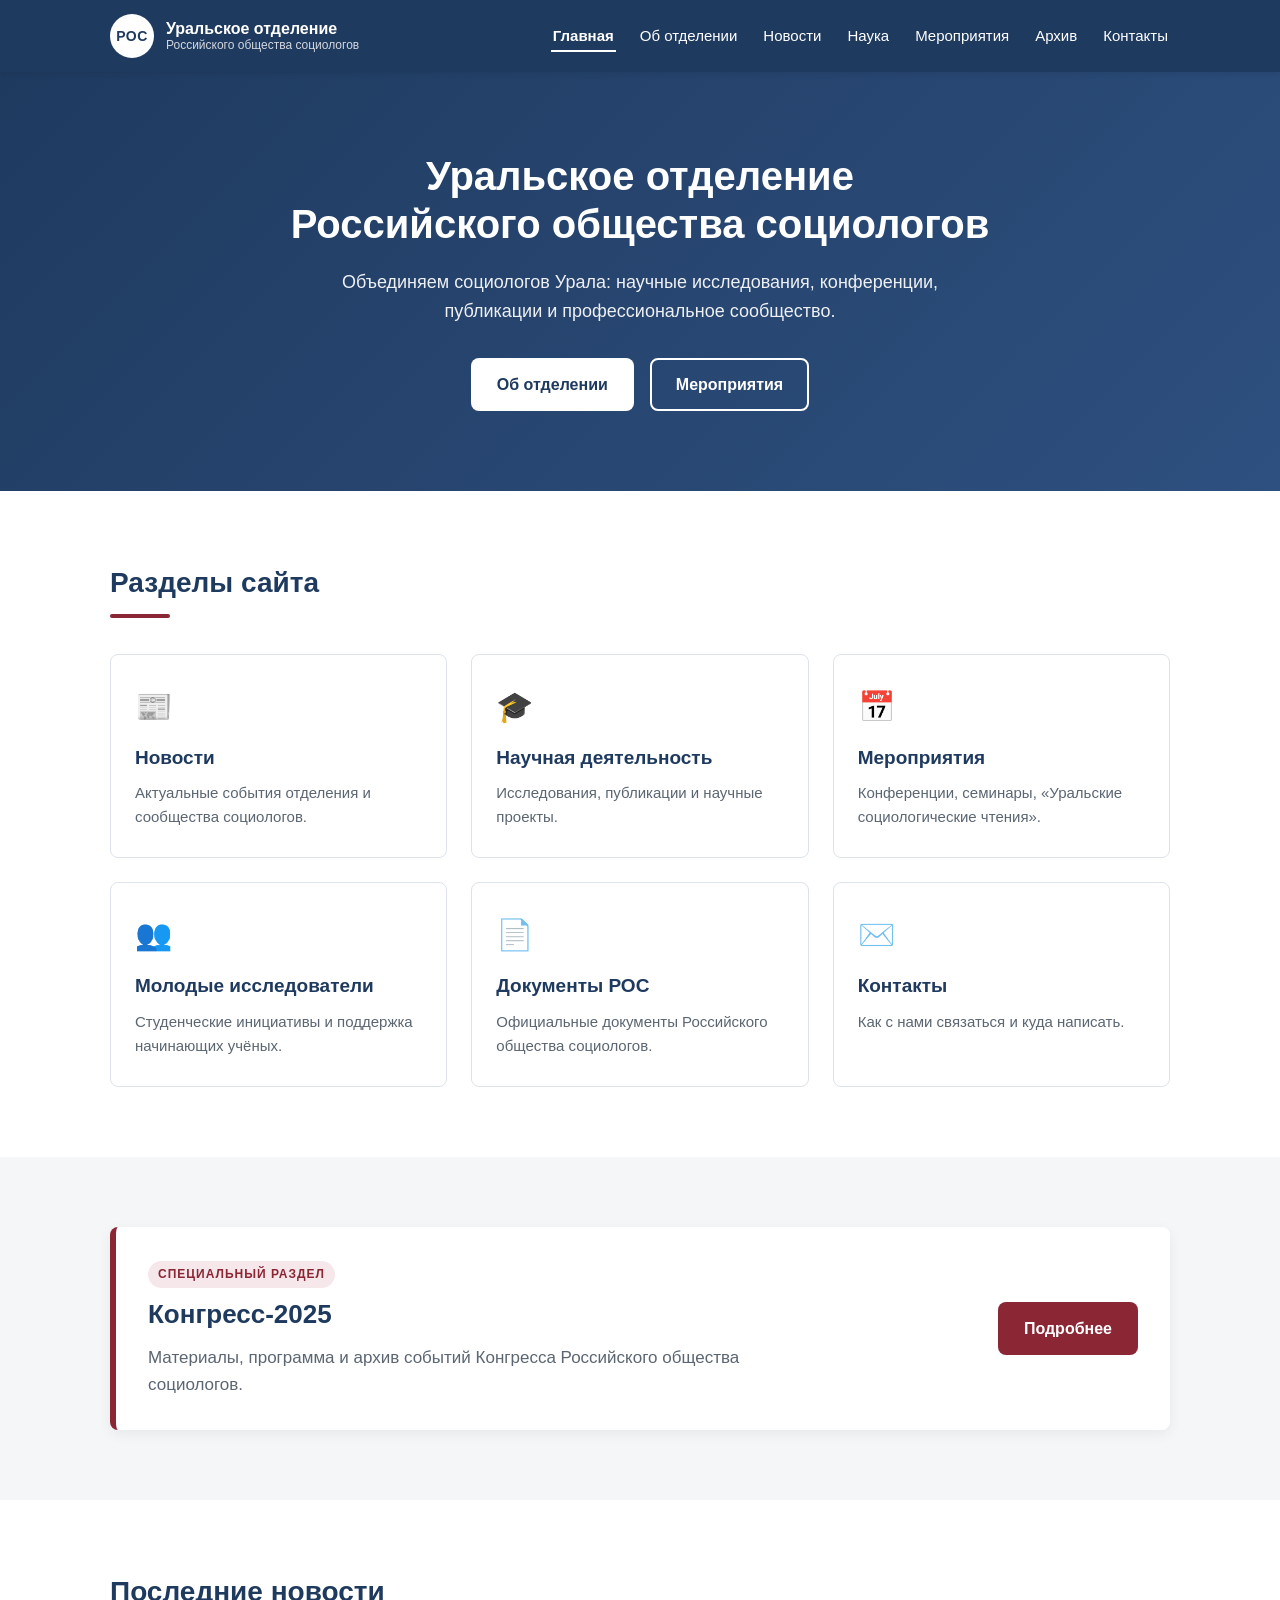
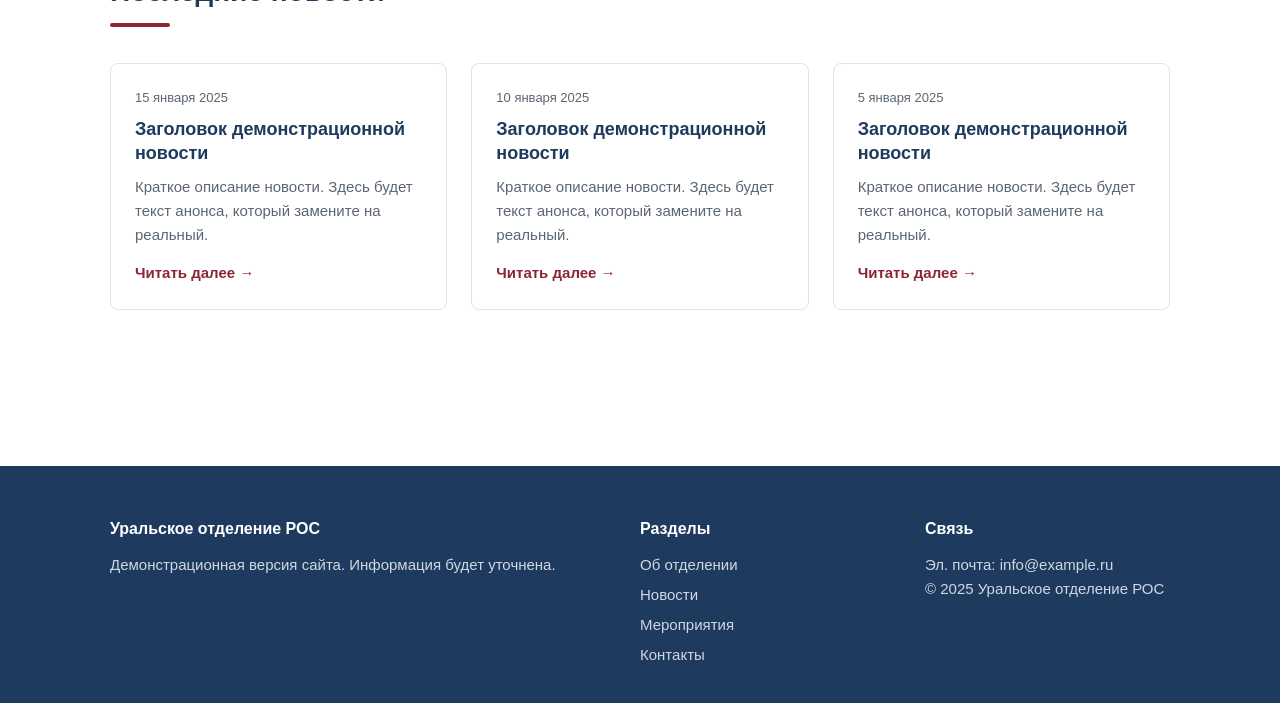
==== index.html @ bcf82424 "Первый вариант сайта" ====
<!DOCTYPE html>
<html lang="ru">
<head>
  <meta charset="UTF-8">
  <meta name="viewport" content="width=device-width, initial-scale=1.0">
  <title>Уральское отделение РОС — Главная</title>
  <meta name="description" content="Уральское отделение Российского общества социологов: новости, мероприятия, научная деятельность.">
  <link rel="stylesheet" href="css/style.css">
</head>
<body>

  <header class="site-header" id="site-header"></header>

  <section class="hero">
    <div class="container">
      <h1>Уральское отделение<br>Российского общества социологов</h1>
      <p class="hero-sub">
        Объединяем социологов Урала: научные исследования, конференции,
        публикации и профессиональное сообщество.
      </p>
      <div class="hero-actions">
        <a href="about.html" class="btn btn-primary">Об отделении</a>
        <a href="events.html" class="btn btn-outline">Мероприятия</a>
      </div>
    </div>
  </section>

  <section class="section">
    <div class="container">
      <h2 class="section-title">Разделы сайта</h2>
      <div class="cards-grid">

        <a href="news.html" class="card">
          <span class="card-icon">📰</span>
          <h3>Новости</h3>
          <p>Актуальные события отделения и сообщества социологов.</p>
        </a>

        <a href="science.html" class="card">
          <span class="card-icon">🎓</span>
          <h3>Научная деятельность</h3>
          <p>Исследования, публикации и научные проекты.</p>
        </a>

        <a href="events.html" class="card">
          <span class="card-icon">📅</span>
          <h3>Мероприятия</h3>
          <p>Конференции, семинары, «Уральские социологические чтения».</p>
        </a>

        <a href="young.html" class="card">
          <span class="card-icon">👥</span>
          <h3>Молодые исследователи</h3>
          <p>Студенческие инициативы и поддержка начинающих учёных.</p>
        </a>

        <a href="documents.html" class="card">
          <span class="card-icon">📄</span>
          <h3>Документы РОС</h3>
          <p>Официальные документы Российского общества социологов.</p>
        </a>

        <a href="contacts.html" class="card">
          <span class="card-icon">✉️</span>
          <h3>Контакты</h3>
          <p>Как с нами связаться и куда написать.</p>
        </a>

      </div>
    </div>
  </section>

  <section class="section section-alt">
    <div class="container">
      <div class="congress-banner">
        <div>
          <span class="badge">Специальный раздел</span>
          <h2>Конгресс-2025</h2>
          <p>Материалы, программа и архив событий Конгресса Российского общества социологов.</p>
        </div>
        <a href="congress2025.html" class="btn btn-accent">Подробнее</a>
      </div>
    </div>
  </section>

  <section class="section">
    <div class="container">
      <h2 class="section-title">Последние новости</h2>
      <div class="news-grid">

        <article class="news-card">
          <time datetime="2025-01-15">15 января 2025</time>
          <h3><a href="news.html">Заголовок демонстрационной новости</a></h3>
          <p>Краткое описание новости. Здесь будет текст анонса, который замените на реальный.</p>
          <a href="news.html" class="link-more">Читать далее →</a>
        </article>

        <article class="news-card">
          <time datetime="2025-01-10">10 января 2025</time>
          <h3><a href="news.html">Заголовок демонстрационной новости</a></h3>
          <p>Краткое описание новости. Здесь будет текст анонса, который замените на реальный.</p>
          <a href="news.html" class="link-more">Читать далее →</a>
        </article>

        <article class="news-card">
          <time datetime="2025-01-05">5 января 2025</time>
          <h3><a href="news.html">Заголовок демонстрационной новости</a></h3>
          <p>Краткое описание новости. Здесь будет текст анонса, который замените на реальный.</p>
          <a href="news.html" class="link-more">Читать далее →</a>
        </article>

      </div>
      <div class="center">
        <a href="news.html" class="btn btn-outline">Все новости</a>
      </div>
    </div>
  </section>

  <footer class="site-footer" id="site-footer"></footer>

  <script src="js/layout.js"></script>

</body>
</html>
---- css/style.css ----
/* ============================================================
   Уральское отделение РОС — общие стили сайта
   Цвета и шрифты заданы в переменных — меняйте в одном месте.
   ============================================================ */

:root {
  --color-primary: #1f3a5f;      /* тёмно-синий — основной */
  --color-primary-light: #2e5080;
  --color-accent: #8b2635;       /* бордовый — акцент */
  --color-bg: #ffffff;
  --color-bg-alt: #f4f6f8;       /* светло-серый фон секций */
  --color-text: #222222;
  --color-muted: #5b6672;
  --color-border: #dde3ea;
  --radius: 8px;
  --max-width: 1100px;
  --font: -apple-system, BlinkMacSystemFont, "Segoe UI", Roboto, Arial, sans-serif;
}

/* --- Сброс базовых отступов --- */
* { box-sizing: border-box; margin: 0; padding: 0; }

html { scroll-behavior: smooth; }

body {
  font-family: var(--font);
  font-size: 17px;
  line-height: 1.6;
  color: var(--color-text);
  background: var(--color-bg);
}

img { max-width: 100%; display: block; }

a { color: var(--color-accent); text-decoration: none; }
a:hover { text-decoration: underline; }

.container {
  max-width: var(--max-width);
  margin: 0 auto;
  padding: 0 20px;
}

.center { text-align: center; margin-top: 32px; }

/* ============================================================
   ШАПКА
   ============================================================ */
.site-header {
  background: var(--color-primary);
  color: #fff;
  position: sticky;
  top: 0;
  z-index: 100;
  box-shadow: 0 2px 6px rgba(0,0,0,0.08);
}

.header-inner {
  display: flex;
  align-items: center;
  justify-content: space-between;
  gap: 24px;
  padding-top: 14px;
  padding-bottom: 14px;
  flex-wrap: wrap;
}

.logo {
  display: flex;
  align-items: center;
  gap: 12px;
  color: #fff;
}
.logo:hover { text-decoration: none; }

.logo-mark {
  display: inline-flex;
  align-items: center;
  justify-content: center;
  width: 44px;
  height: 44px;
  border-radius: 50%;
  background: #fff;
  color: var(--color-primary);
  font-weight: 700;
  font-size: 14px;
  letter-spacing: 0.5px;
}

.logo-text { display: flex; flex-direction: column; line-height: 1.2; }
.logo-text strong { font-size: 16px; }
.logo-text small  { font-size: 12px; opacity: 0.8; }

.main-nav ul {
  display: flex;
  gap: 22px;
  list-style: none;
}
.main-nav a {
  color: #fff;
  font-size: 15px;
  padding: 6px 2px;
  border-bottom: 2px solid transparent;
}
.main-nav a:hover { text-decoration: none; border-bottom-color: #fff; }
.main-nav a.active { border-bottom-color: #fff; font-weight: 600; }

/* Кнопка-бургер — видна только на телефоне */
.nav-toggle {
  display: none;
  background: transparent;
  color: #fff;
  border: 1px solid rgba(255,255,255,0.4);
  border-radius: var(--radius);
  font-size: 20px;
  padding: 4px 12px;
  cursor: pointer;
}

/* ============================================================
   ГЕРОЙ
   ============================================================ */
.hero {
  background: linear-gradient(135deg, var(--color-primary) 0%, var(--color-primary-light) 100%);
  color: #fff;
  padding: 80px 0;
  text-align: center;
}
.hero h1 {
  font-size: 40px;
  line-height: 1.2;
  margin-bottom: 20px;
  font-weight: 700;
}
.hero-sub {
  font-size: 18px;
  max-width: 640px;
  margin: 0 auto 32px;
  opacity: 0.92;
}
.hero-actions {
  display: flex;
  gap: 16px;
  justify-content: center;
  flex-wrap: wrap;
}

/* ============================================================
   КНОПКИ
   ============================================================ */
.btn {
  display: inline-block;
  padding: 12px 24px;
  border-radius: var(--radius);
  font-size: 16px;
  font-weight: 600;
  cursor: pointer;
  transition: background 0.2s, color 0.2s;
  border: 2px solid transparent;
}
.btn:hover { text-decoration: none; }

.btn-primary {
  background: #fff;
  color: var(--color-primary);
}
.btn-primary:hover { background: #eef2f7; }

.btn-outline {
  background: transparent;
  color: #fff;
  border-color: #fff;
}
.btn-outline:hover { background: rgba(255,255,255,0.12); }

.btn-accent {
  background: var(--color-accent);
  color: #fff;
  white-space: nowrap;
}
.btn-accent:hover { background: #6f1d2a; }

/* ============================================================
   СЕКЦИИ
   ============================================================ */
.section { padding: 70px 0; }
.section-alt { background: var(--color-bg-alt); }

.section-title {
  font-size: 28px;
  margin-bottom: 36px;
  color: var(--color-primary);
  position: relative;
  padding-bottom: 12px;
}
.section-title::after {
  content: "";
  position: absolute;
  left: 0;
  bottom: 0;
  width: 60px;
  height: 4px;
  background: var(--color-accent);
  border-radius: 2px;
}

/* ============================================================
   КАРТОЧКИ РАЗДЕЛОВ
   ============================================================ */
.cards-grid {
  display: grid;
  grid-template-columns: repeat(3, 1fr);
  gap: 24px;
}

.card {
  display: block;
  padding: 28px 24px;
  background: #fff;
  border: 1px solid var(--color-border);
  border-radius: var(--radius);
  color: var(--color-text);
  transition: transform 0.18s, box-shadow 0.18s, border-color 0.18s;
}
.card:hover {
  text-decoration: none;
  transform: translateY(-3px);
  box-shadow: 0 8px 20px rgba(31,58,95,0.10);
  border-color: var(--color-primary);
}
.card-icon { font-size: 30px; display: block; margin-bottom: 12px; }
.card h3 {
  font-size: 19px;
  margin-bottom: 8px;
  color: var(--color-primary);
}
.card p { color: var(--color-muted); font-size: 15px; }

/* ============================================================
   БАННЕР КОНГРЕССА
   ============================================================ */
.congress-banner {
  display: flex;
  align-items: center;
  justify-content: space-between;
  gap: 24px;
  padding: 32px;
  background: #fff;
  border-left: 6px solid var(--color-accent);
  border-radius: var(--radius);
  box-shadow: 0 4px 14px rgba(0,0,0,0.06);
  flex-wrap: wrap;
}
.congress-banner h2 { font-size: 26px; color: var(--color-primary); margin: 6px 0 8px; }
.congress-banner p  { color: var(--color-muted); max-width: 600px; }

.badge {
  display: inline-block;
  font-size: 12px;
  text-transform: uppercase;
  letter-spacing: 1px;
  background: #f6e7ea;
  color: var(--color-accent);
  padding: 4px 10px;
  border-radius: 20px;
  font-weight: 600;
}

/* ============================================================
   НОВОСТИ
   ============================================================ */
.news-grid {
  display: grid;
  grid-template-columns: repeat(3, 1fr);
  gap: 24px;
}
.news-card {
  background: #fff;
  border: 1px solid var(--color-border);
  border-radius: var(--radius);
  padding: 24px;
  display: flex;
  flex-direction: column;
}
.news-card time {
  font-size: 13px;
  color: var(--color-muted);
  margin-bottom: 8px;
}
.news-card h3 {
  font-size: 18px;
  margin-bottom: 10px;
  line-height: 1.35;
}
.news-card h3 a { color: var(--color-primary); }
.news-card p { color: var(--color-muted); font-size: 15px; flex: 1; }
.link-more {
  margin-top: 14px;
  font-weight: 600;
  font-size: 15px;
}

/* ============================================================
   ПОДВАЛ
   ============================================================ */
.site-footer {
  background: var(--color-primary);
  color: #cfd8e3;
  padding: 50px 0 30px;
  margin-top: 0;
  font-size: 15px;
}
.footer-inner {
  display: grid;
  grid-template-columns: 2fr 1fr 1fr;
  gap: 40px;
}
.site-footer h4 { color: #fff; margin-bottom: 12px; font-size: 16px; }
.site-footer a { color: #cfd8e3; }
.site-footer a:hover { color: #fff; }
.footer-links { list-style: none; }
.footer-links li { margin-bottom: 6px; }

/* ============================================================
   АДАПТИВНОСТЬ
   ============================================================ */

/* Планшет */
@media (max-width: 900px) {
  .cards-grid { grid-template-columns: repeat(2, 1fr); }
  .news-grid  { grid-template-columns: repeat(2, 1fr); }
  .footer-inner { grid-template-columns: 1fr 1fr; }
}

/* Телефон */
@media (max-width: 640px) {
  body { font-size: 16px; }

  .nav-toggle { display: inline-block; }

  .main-nav {
    display: none;
    width: 100%;
  }
  .main-nav.open { display: block; }
  .main-nav ul {
    flex-direction: column;
    gap: 0;
    padding-top: 12px;
  }
  .main-nav li { border-top: 1px solid rgba(255,255,255,0.15); }
  .main-nav a {
    display: block;
    padding: 12px 4px;
    border-bottom: none;
  }
  .main-nav a.active { font-weight: 700; }

  .hero { padding: 50px 0; }
  .hero h1 { font-size: 28px; }
  .hero-sub { font-size: 16px; }

  .section { padding: 50px 0; }
  .section-title { font-size: 23px; }

  .cards-grid, .news-grid { grid-template-columns: 1fr; }

  .congress-banner { padding: 24px; }
  .congress-banner h2 { font-size: 22px; }

  .footer-inner { grid-template-columns: 1fr; gap: 28px; }
}/* ============================================================
   ВНУТРЕННИЕ СТРАНИЦЫ
   ============================================================ */

/* Баннер-заголовок раздела (вместо героя главной) */
.page-header {
  background: linear-gradient(135deg, var(--color-primary) 0%, var(--color-primary-light) 100%);
  color: #fff;
  padding: 60px 0 50px;
}
.page-header h1 {
  font-size: 36px;
  line-height: 1.2;
  margin-bottom: 10px;
}
.page-header p {
  font-size: 17px;
  opacity: 0.9;
  max-width: 720px;
}

/* Основной текст страницы */
.content {
  padding: 60px 0 70px;
}
.content h2 {
  font-size: 24px;
  color: var(--color-primary);
  margin: 32px 0 14px;
}
.content h2:first-child { margin-top: 0; }
.content h3 {
  font-size: 19px;
  color: var(--color-primary);
  margin: 22px 0 10px;
}
.content p { margin-bottom: 14px; }
.content ul, .content ol { margin: 0 0 16px 24px; }
.content li { margin-bottom: 6px; }

/* Две колонки: текст + боковая панель */
.content-two-col {
  display: grid;
  grid-template-columns: 2fr 1fr;
  gap: 48px;
}

/* Боковая панель */
.sidebar {
  background: var(--color-bg-alt);
  padding: 24px;
  border-radius: var(--radius);
  border-top: 4px solid var(--color-accent);
}
.sidebar h3 {
  margin-top: 0;
  font-size: 18px;
  color: var(--color-primary);
}
.sidebar p, .sidebar li { font-size: 15px; color: var(--color-muted); }
.sidebar ul { margin-left: 18px; }

/* Блок-подсказка / демо-предупреждение */
.notice {
  background: #fff8e6;
  border-left: 4px solid #d99e00;
  padding: 14px 18px;
  border-radius: 4px;
  font-size: 15px;
  color: #5c4300;
  margin: 20px 0;
}

/* Список новостей (полная страница) */
.news-list {
  display: flex;
  flex-direction: column;
  gap: 24px;
}
.news-item {
  background: #fff;
  border: 1px solid var(--color-border);
  border-radius: var(--radius);
  padding: 24px 28px;
}
.news-item time {
  font-size: 13px;
  color: var(--color-muted);
  display: block;
  margin-bottom: 8px;
}
.news-item h3 { margin: 0 0 10px; font-size: 20px; }
.news-item h3 a { color: var(--color-primary); }
.news-item p { color: var(--color-muted); margin: 0; }

/* Контактная информация */
.contact-block {
  display: grid;
  grid-template-columns: repeat(2, 1fr);
  gap: 20px;
  margin: 24px 0;
}
.contact-card {
  background: var(--color-bg-alt);
  padding: 20px;
  border-radius: var(--radius);
}
.contact-card h3 { margin-top: 0; font-size: 17px; }
.contact-card p { margin: 0; color: var(--color-muted); }

/* Адаптив для внутренних страниц */
@media (max-width: 900px) {
  .content-two-col { grid-template-columns: 1fr; gap: 28px; }
  .contact-block { grid-template-columns: 1fr; }
}
@media (max-width: 640px) {
  .page-header { padding: 40px 0 32px; }
  .page-header h1 { font-size: 26px; }
  .page-header p { font-size: 15px; }
  .content { padding: 40px 0 50px; }
  .content h2 { font-size: 21px; }
}
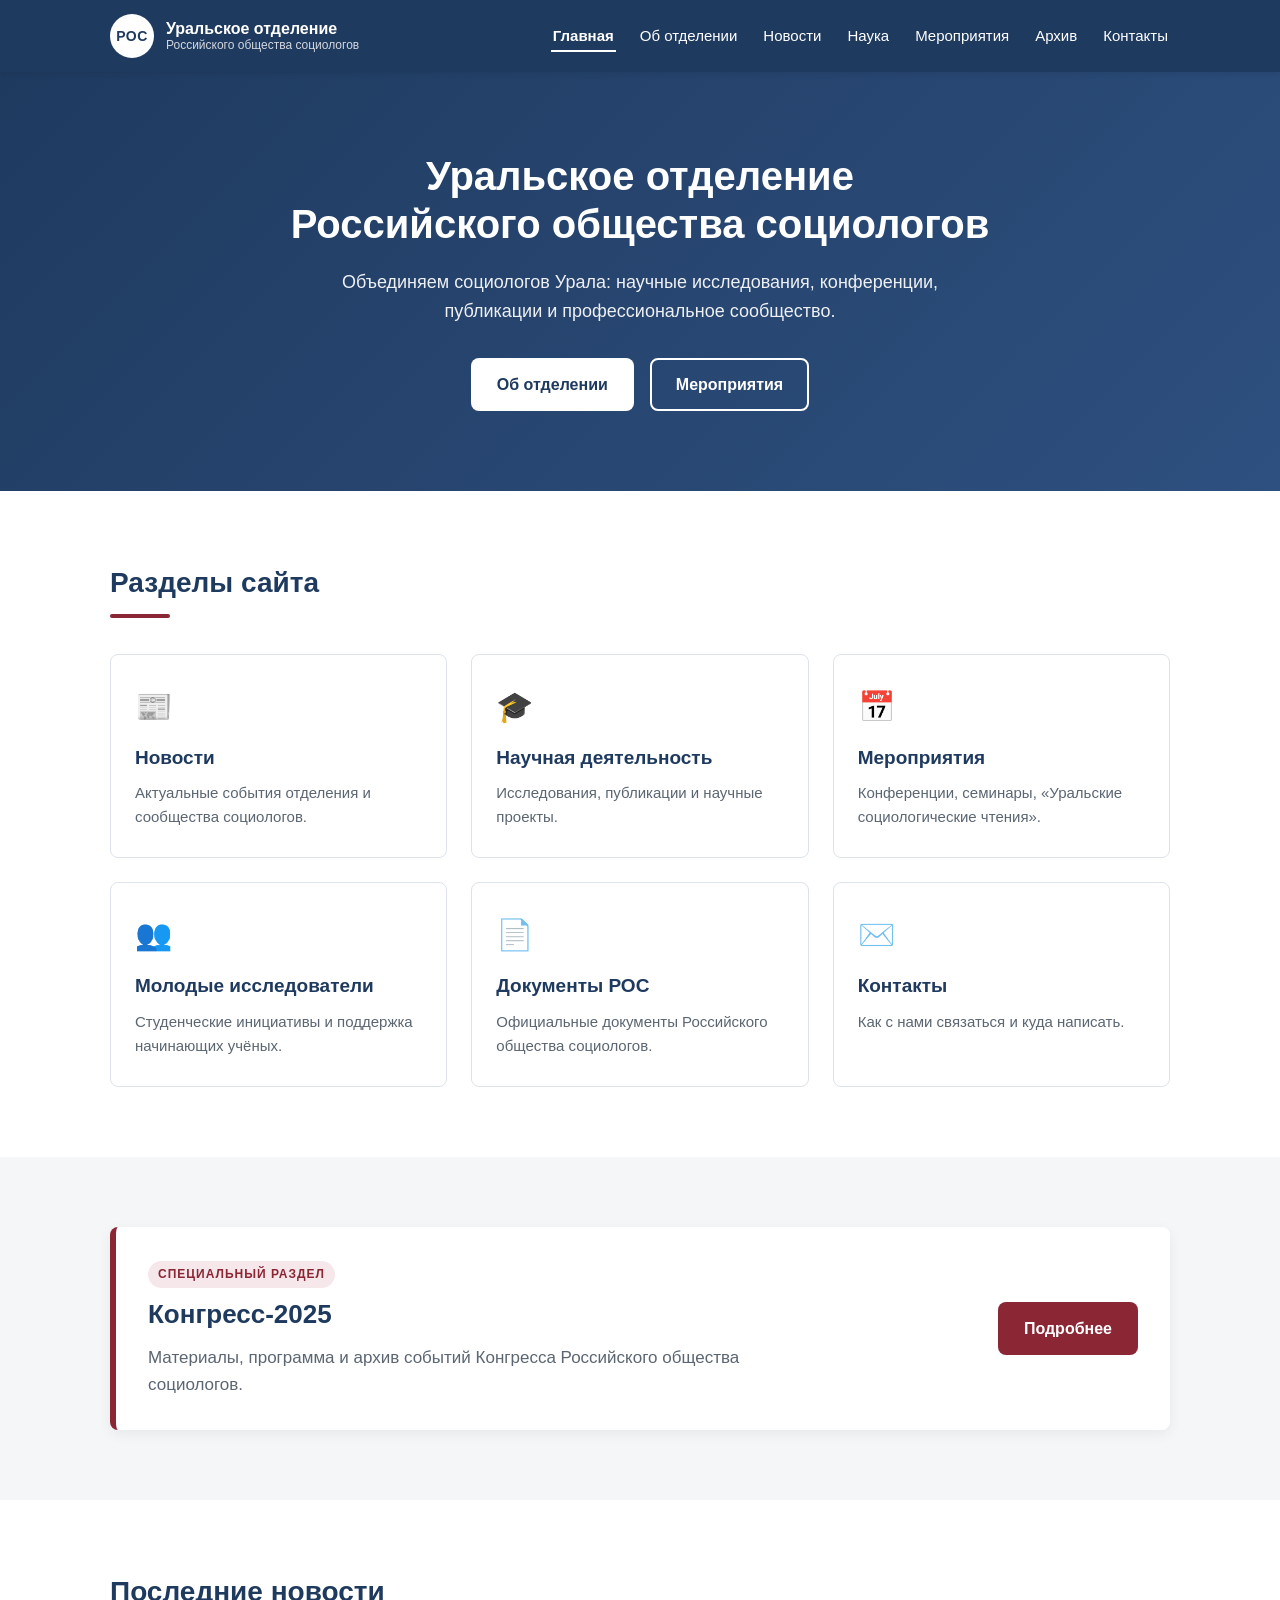
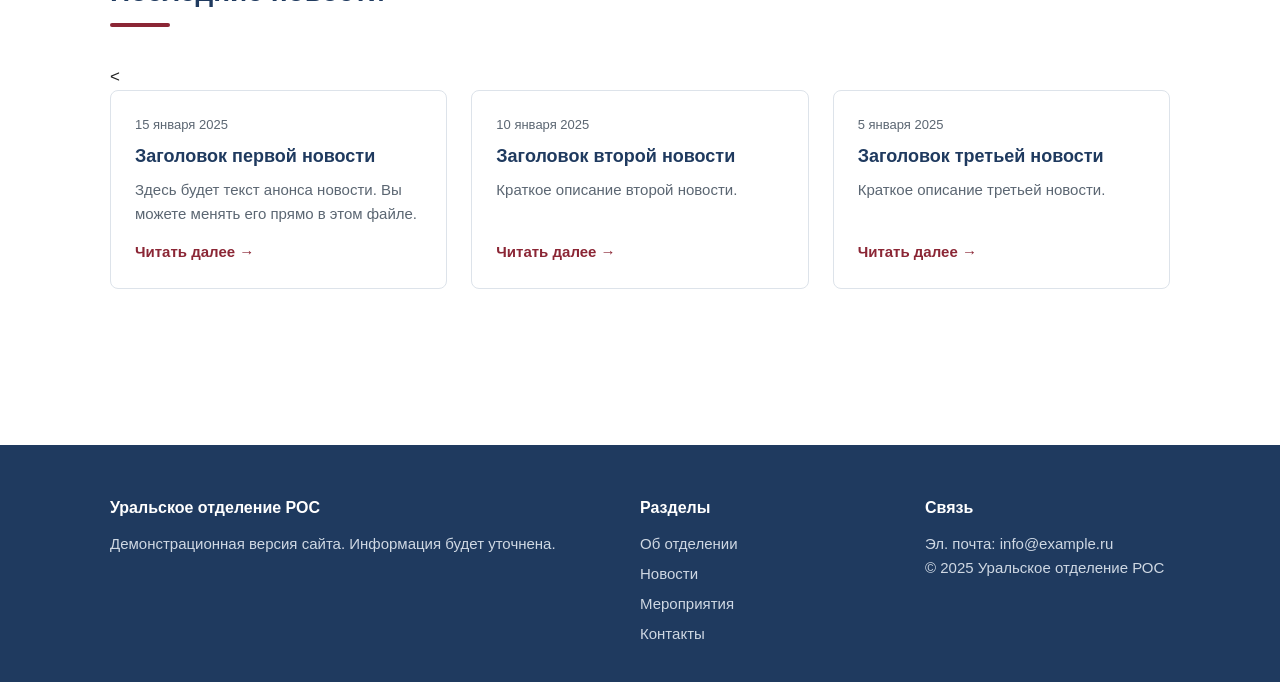
==== commit e9190a03: "Добавлено управление новостями через JSON" ====
--- a/index.html
+++ b/index.html
@@ -9,7 +9,29 @@
 </head>
 <body>
 
-  <header class="site-header" id="site-header"></header>
+  <header class="site-header">
+    <div class="container header-inner">
+      <a href="index.html" class="logo">
+        <span class="logo-mark">РОС</span>
+        <span class="logo-text">
+          <strong>Уральское отделение</strong>
+          <small>Российского общества социологов</small>
+        </span>
+      </a>
+      <button class="nav-toggle" aria-label="Открыть меню" aria-expanded="false">☰</button>
+      <nav class="main-nav" aria-label="Главное меню">
+        <ul>
+          <li><a href="index.html" class="active">Главная</a></li>
+          <li><a href="about.html">Об отделении</a></li>
+          <li><a href="news.html">Новости</a></li>
+          <li><a href="science.html">Наука</a></li>
+          <li><a href="events.html">Мероприятия</a></li>
+          <li><a href="archive.html">Архив</a></li>
+          <li><a href="contacts.html">Контакты</a></li>
+        </ul>
+      </nav>
+    </div>
+  </header>
 
   <section class="hero">
     <div class="container">
@@ -86,29 +108,8 @@
   <section class="section">
     <div class="container">
       <h2 class="section-title">Последние новости</h2>
-      <div class="news-grid">
-
-        <article class="news-card">
-          <time datetime="2025-01-15">15 января 2025</time>
-          <h3><a href="news.html">Заголовок демонстрационной новости</a></h3>
-          <p>Краткое описание новости. Здесь будет текст анонса, который замените на реальный.</p>
-          <a href="news.html" class="link-more">Читать далее →</a>
-        </article>
-
-        <article class="news-card">
-          <time datetime="2025-01-10">10 января 2025</time>
-          <h3><a href="news.html">Заголовок демонстрационной новости</a></h3>
-          <p>Краткое описание новости. Здесь будет текст анонса, который замените на реальный.</p>
-          <a href="news.html" class="link-more">Читать далее →</a>
-        </article>
-
-        <article class="news-card">
-          <time datetime="2025-01-05">5 января 2025</time>
-          <h3><a href="news.html">Заголовок демонстрационной новости</a></h3>
-          <p>Краткое описание новости. Здесь будет текст анонса, который замените на реальный.</p>
-          <a href="news.html" class="link-more">Читать далее →</a>
-        </article>
-
+      <      <div class="news-grid" id="news-container">
+        <!-- Новости загрузятся автоматически из файла data/news.json -->
       </div>
       <div class="center">
         <a href="news.html" class="btn btn-outline">Все новости</a>
@@ -116,9 +117,37 @@
     </div>
   </section>
 
-  <footer class="site-footer" id="site-footer"></footer>
+  <footer class="site-footer">
+    <div class="container footer-inner">
+      <div>
+        <h4>Уральское отделение РОС</h4>
+        <p>Демонстрационная версия сайта. Информация будет уточнена.</p>
+      </div>
+      <div>
+        <h4>Разделы</h4>
+        <ul class="footer-links">
+          <li><a href="about.html">Об отделении</a></li>
+          <li><a href="news.html">Новости</a></li>
+          <li><a href="events.html">Мероприятия</a></li>
+          <li><a href="contacts.html">Контакты</a></li>
+        </ul>
+      </div>
+      <div>
+        <h4>Связь</h4>
+        <p>Эл. почта: <a href="mailto:info@example.ru">info@example.ru</a></p>
+        <p>© 2025 Уральское отделение РОС</p>
+      </div>
+    </div>
+  </footer>
 
-  <script src="js/layout.js"></script>
-
+  <script>
+    const toggle = document.querySelector('.nav-toggle');
+    const nav = document.querySelector('.main-nav');
+    toggle.addEventListener('click', () => {
+      const open = nav.classList.toggle('open');
+      toggle.setAttribute('aria-expanded', open ? 'true' : 'false');
+    });
+  </script>
+  <script src="js/news-loader.js"></script>
 </body>
 </html>
--- a/css/style.css
+++ b/css/style.css
@@ -322,6 +322,116 @@
 .footer-links li { margin-bottom: 6px; }
 
 /* ============================================================
+   ВНУТРЕННИЕ СТРАНИЦЫ
+   ============================================================ */
+
+/* Баннер-заголовок раздела (вместо героя главной) */
+.page-header {
+  background: linear-gradient(135deg, var(--color-primary) 0%, var(--color-primary-light) 100%);
+  color: #fff;
+  padding: 60px 0 50px;
+}
+.page-header h1 {
+  font-size: 36px;
+  line-height: 1.2;
+  margin-bottom: 10px;
+}
+.page-header p {
+  font-size: 17px;
+  opacity: 0.9;
+  max-width: 720px;
+}
+
+/* Основной текст страницы */
+.content {
+  padding: 60px 0 70px;
+}
+.content h2 {
+  font-size: 24px;
+  color: var(--color-primary);
+  margin: 32px 0 14px;
+}
+.content h2:first-child { margin-top: 0; }
+.content h3 {
+  font-size: 19px;
+  color: var(--color-primary);
+  margin: 22px 0 10px;
+}
+.content p { margin-bottom: 14px; }
+.content ul, .content ol { margin: 0 0 16px 24px; }
+.content li { margin-bottom: 6px; }
+
+/* Две колонки: текст + боковая панель */
+.content-two-col {
+  display: grid;
+  grid-template-columns: 2fr 1fr;
+  gap: 48px;
+}
+
+/* Боковая панель */
+.sidebar {
+  background: var(--color-bg-alt);
+  padding: 24px;
+  border-radius: var(--radius);
+  border-top: 4px solid var(--color-accent);
+}
+.sidebar h3 {
+  margin-top: 0;
+  font-size: 18px;
+  color: var(--color-primary);
+}
+.sidebar p, .sidebar li { font-size: 15px; color: var(--color-muted); }
+.sidebar ul { margin-left: 18px; }
+
+/* Блок-подсказка / демо-предупреждение */
+.notice {
+  background: #fff8e6;
+  border-left: 4px solid #d99e00;
+  padding: 14px 18px;
+  border-radius: 4px;
+  font-size: 15px;
+  color: #5c4300;
+  margin: 20px 0;
+}
+
+/* Список новостей (полная страница) */
+.news-list {
+  display: flex;
+  flex-direction: column;
+  gap: 24px;
+}
+.news-item {
+  background: #fff;
+  border: 1px solid var(--color-border);
+  border-radius: var(--radius);
+  padding: 24px 28px;
+}
+.news-item time {
+  font-size: 13px;
+  color: var(--color-muted);
+  display: block;
+  margin-bottom: 8px;
+}
+.news-item h3 { margin: 0 0 10px; font-size: 20px; }
+.news-item h3 a { color: var(--color-primary); }
+.news-item p { color: var(--color-muted); margin: 0; }
+
+/* Контактная информация */
+.contact-block {
+  display: grid;
+  grid-template-columns: repeat(2, 1fr);
+  gap: 20px;
+  margin: 24px 0;
+}
+.contact-card {
+  background: var(--color-bg-alt);
+  padding: 20px;
+  border-radius: var(--radius);
+}
+.contact-card h3 { margin-top: 0; font-size: 17px; }
+.contact-card p { margin: 0; color: var(--color-muted); }
+
+/* ============================================================
    АДАПТИВНОСТЬ
    ============================================================ */
 
@@ -330,6 +440,8 @@
   .cards-grid { grid-template-columns: repeat(2, 1fr); }
   .news-grid  { grid-template-columns: repeat(2, 1fr); }
   .footer-inner { grid-template-columns: 1fr 1fr; }
+  .content-two-col { grid-template-columns: 1fr; gap: 28px; }
+  .contact-block { grid-template-columns: 1fr; }
 }
 
 /* Телефон */
@@ -369,122 +481,7 @@
   .congress-banner h2 { font-size: 22px; }
 
   .footer-inner { grid-template-columns: 1fr; gap: 28px; }
-}/* ============================================================
-   ВНУТРЕННИЕ СТРАНИЦЫ
-   ============================================================ */
-
-/* Баннер-заголовок раздела (вместо героя главной) */
-.page-header {
-  background: linear-gradient(135deg, var(--color-primary) 0%, var(--color-primary-light) 100%);
-  color: #fff;
-  padding: 60px 0 50px;
-}
-.page-header h1 {
-  font-size: 36px;
-  line-height: 1.2;
-  margin-bottom: 10px;
-}
-.page-header p {
-  font-size: 17px;
-  opacity: 0.9;
-  max-width: 720px;
-}
-
-/* Основной текст страницы */
-.content {
-  padding: 60px 0 70px;
-}
-.content h2 {
-  font-size: 24px;
-  color: var(--color-primary);
-  margin: 32px 0 14px;
-}
-.content h2:first-child { margin-top: 0; }
-.content h3 {
-  font-size: 19px;
-  color: var(--color-primary);
-  margin: 22px 0 10px;
-}
-.content p { margin-bottom: 14px; }
-.content ul, .content ol { margin: 0 0 16px 24px; }
-.content li { margin-bottom: 6px; }
-
-/* Две колонки: текст + боковая панель */
-.content-two-col {
-  display: grid;
-  grid-template-columns: 2fr 1fr;
-  gap: 48px;
-}
-
-/* Боковая панель */
-.sidebar {
-  background: var(--color-bg-alt);
-  padding: 24px;
-  border-radius: var(--radius);
-  border-top: 4px solid var(--color-accent);
-}
-.sidebar h3 {
-  margin-top: 0;
-  font-size: 18px;
-  color: var(--color-primary);
-}
-.sidebar p, .sidebar li { font-size: 15px; color: var(--color-muted); }
-.sidebar ul { margin-left: 18px; }
-
-/* Блок-подсказка / демо-предупреждение */
-.notice {
-  background: #fff8e6;
-  border-left: 4px solid #d99e00;
-  padding: 14px 18px;
-  border-radius: 4px;
-  font-size: 15px;
-  color: #5c4300;
-  margin: 20px 0;
-}
-
-/* Список новостей (полная страница) */
-.news-list {
-  display: flex;
-  flex-direction: column;
-  gap: 24px;
-}
-.news-item {
-  background: #fff;
-  border: 1px solid var(--color-border);
-  border-radius: var(--radius);
-  padding: 24px 28px;
-}
-.news-item time {
-  font-size: 13px;
-  color: var(--color-muted);
-  display: block;
-  margin-bottom: 8px;
-}
-.news-item h3 { margin: 0 0 10px; font-size: 20px; }
-.news-item h3 a { color: var(--color-primary); }
-.news-item p { color: var(--color-muted); margin: 0; }
-
-/* Контактная информация */
-.contact-block {
-  display: grid;
-  grid-template-columns: repeat(2, 1fr);
-  gap: 20px;
-  margin: 24px 0;
-}
-.contact-card {
-  background: var(--color-bg-alt);
-  padding: 20px;
-  border-radius: var(--radius);
-}
-.contact-card h3 { margin-top: 0; font-size: 17px; }
-.contact-card p { margin: 0; color: var(--color-muted); }
-
-/* Адаптив для внутренних страниц */
-@media (max-width: 900px) {
-  .content-two-col { grid-template-columns: 1fr; gap: 28px; }
-  .contact-block { grid-template-columns: 1fr; }
-}
-@media (max-width: 640px) {
+
   .page-header { padding: 40px 0 32px; }
   .page-header h1 { font-size: 26px; }
   .page-header p { font-size: 15px; }
